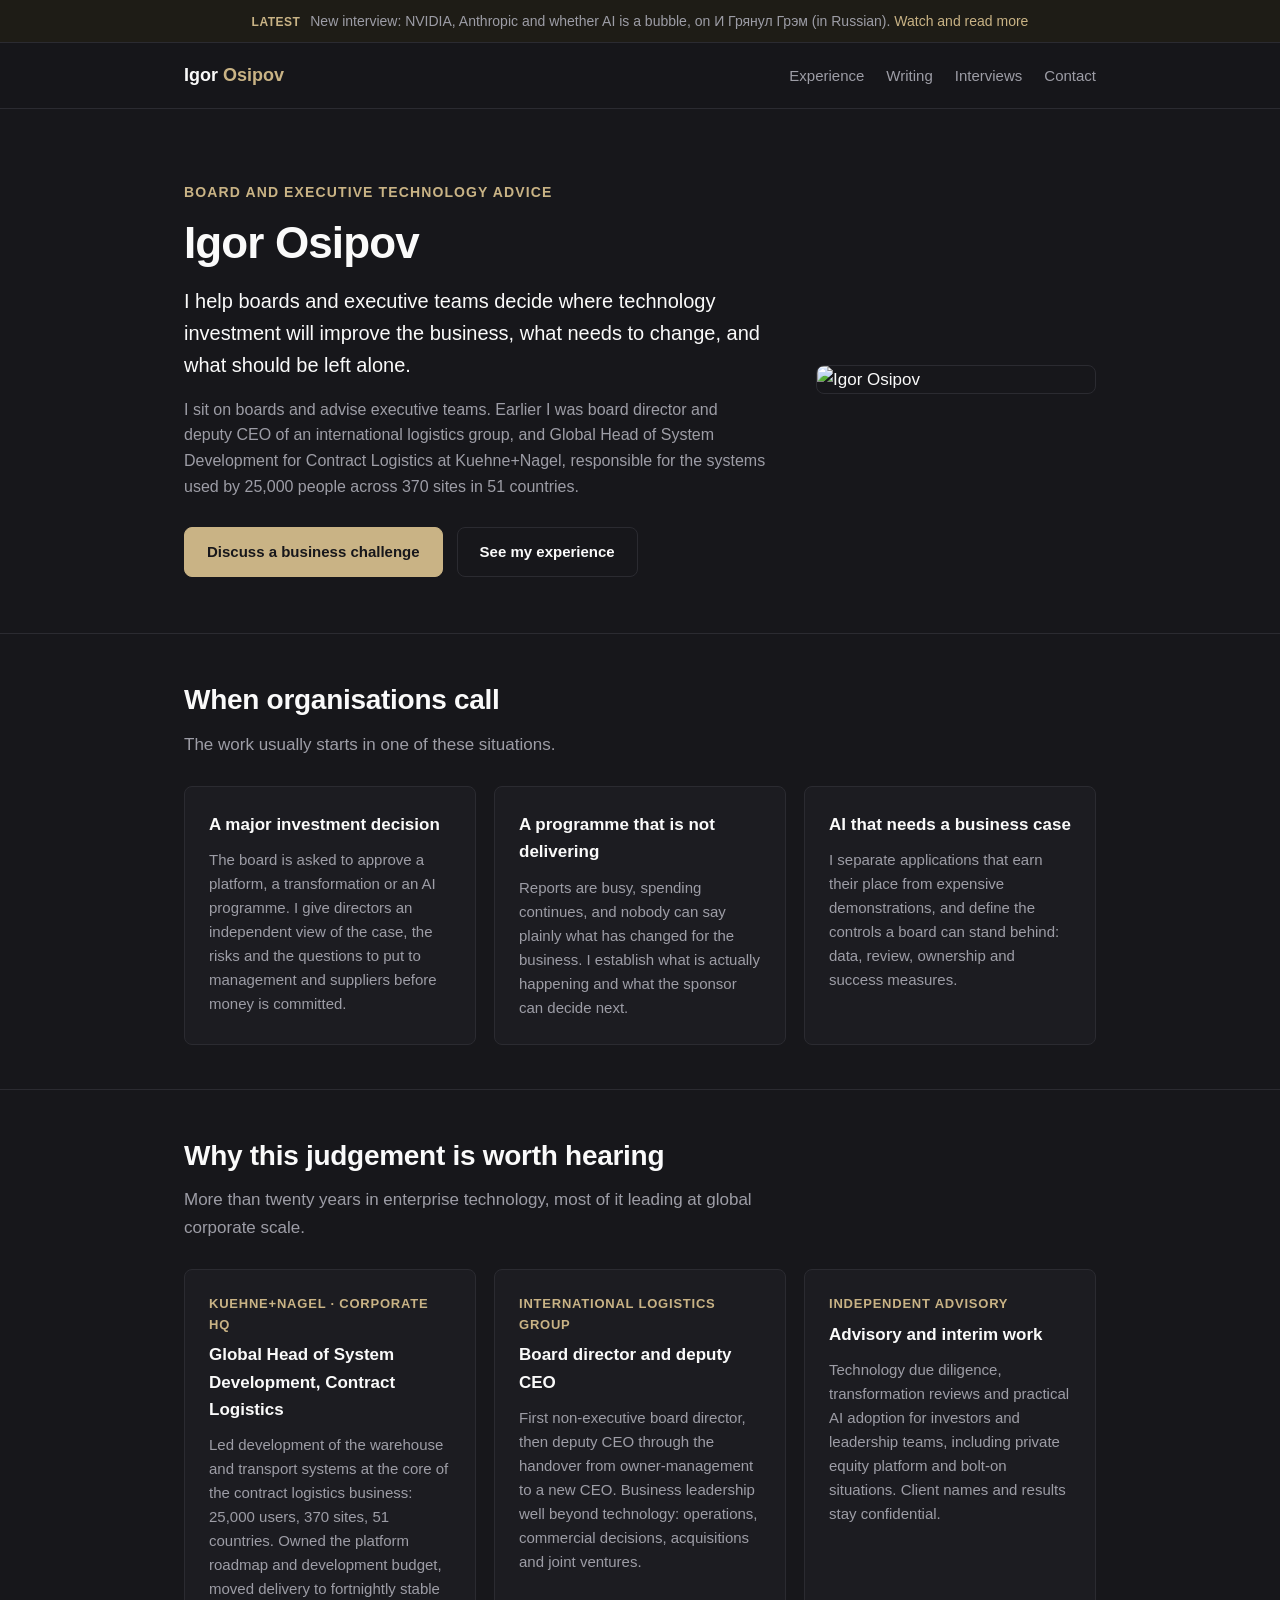
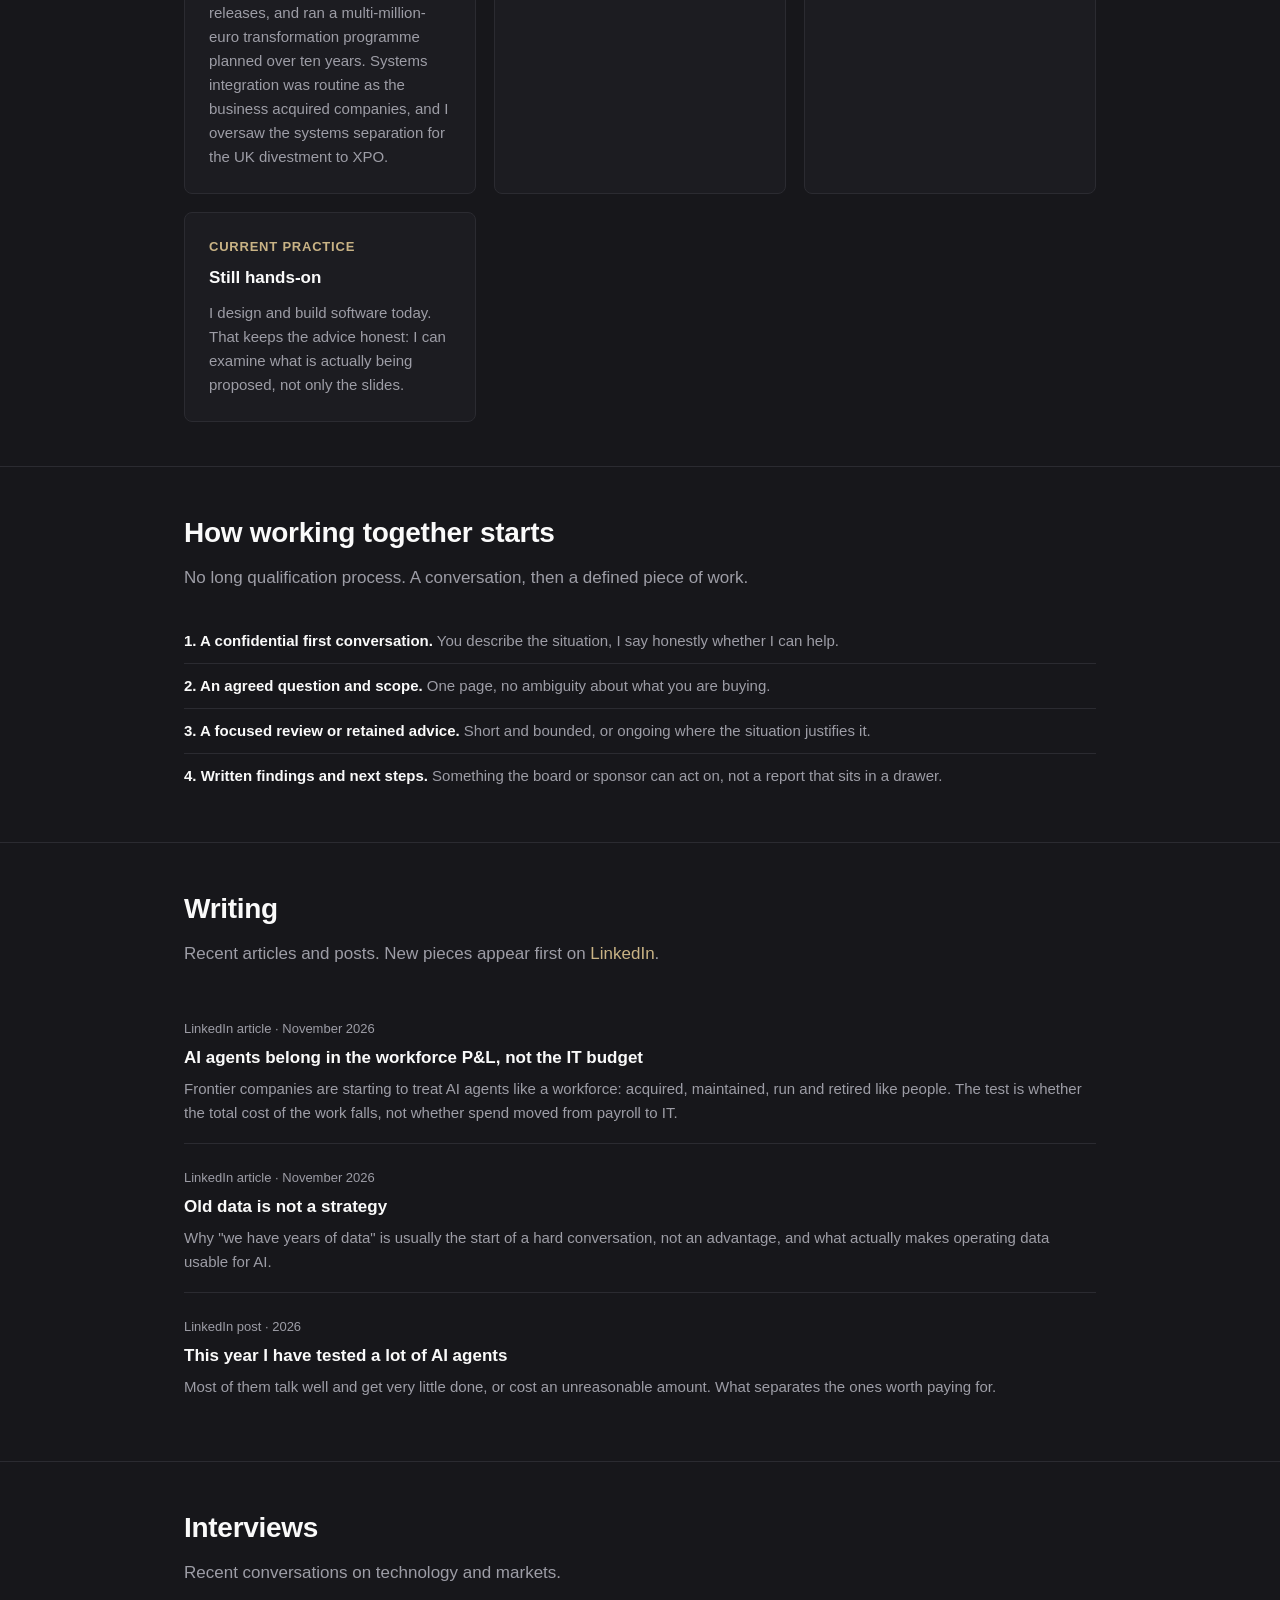
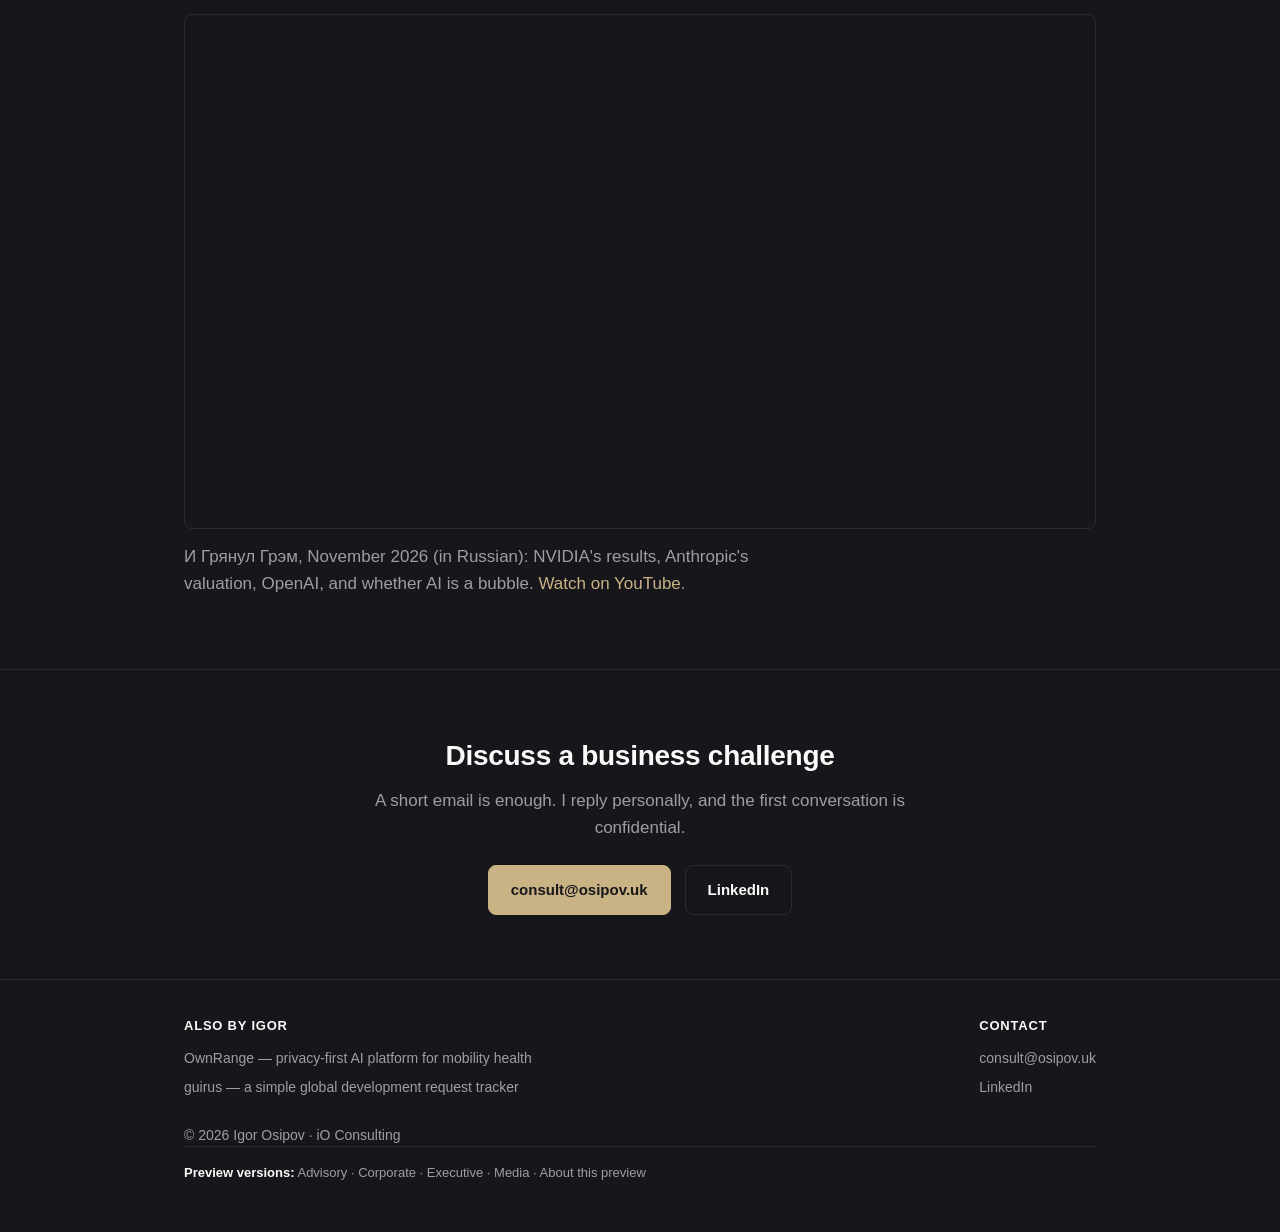
==== advisory/index.html @ 37fd468b "Add board and executive advisory version" ====
<!DOCTYPE html>
<html lang="en">
<head>
<meta charset="utf-8">
<meta name="viewport" content="width=device-width, initial-scale=1">
<title>Igor Osipov — Technology adviser to boards and executive teams</title>
<meta name="description" content="Independent technology advice for boards and executive teams: investment decisions, transformation and AI, from a former global systems head, board director and deputy CEO.">
<meta name="robots" content="noindex">
<link rel="stylesheet" href="/styles.css">
</head>
<body>

<div class="highlight">
  <div class="wrap">
    <span class="tag">Latest</span>
    <span>New interview: NVIDIA, Anthropic and whether AI is a bubble, on И Грянул Грэм (in Russian). <a href="/media/">Watch and read more</a></span>
  </div>
</div>

<header class="site">
  <div class="wrap">
    <div class="brand">Igor <span>Osipov</span></div>
    <nav class="main">
      <a href="#experience">Experience</a>
      <a href="#writing">Writing</a>
      <a href="#interviews">Interviews</a>
      <a href="#contact">Contact</a>
    </nav>
  </div>
</header>

<div class="wrap">
  <div class="hero">
    <div>
      <p class="kicker">Board and executive technology advice</p>
      <h1>Igor Osipov</h1>
      <p class="lede">I help boards and executive teams decide where technology investment will improve the business, what needs to change, and what should be left alone.</p>
      <p class="proof">I sit on boards and advise executive teams. Earlier I was board director and deputy CEO of an international logistics group, and Global Head of System Development for Contract Logistics at Kuehne+Nagel, responsible for the systems used by 25,000 people across 370 sites in 51 countries.</p>
      <div class="cta-row">
        <a class="btn" href="mailto:consult@osipov.uk">Discuss a business challenge</a>
        <a class="btn ghost" href="#experience">See my experience</a>
      </div>
    </div>
    <img class="portrait" src="/igor-london.jpg" alt="Igor Osipov">
  </div>
</div>

<section>
  <div class="wrap">
    <h2>When organisations call</h2>
    <p class="sub">The work usually starts in one of these situations.</p>
    <div class="grid">
      <div class="card">
        <h3>A major investment decision</h3>
        <p>The board is asked to approve a platform, a transformation or an AI programme. I give directors an independent view of the case, the risks and the questions to put to management and suppliers before money is committed.</p>
      </div>
      <div class="card">
        <h3>A programme that is not delivering</h3>
        <p>Reports are busy, spending continues, and nobody can say plainly what has changed for the business. I establish what is actually happening and what the sponsor can decide next.</p>
      </div>
      <div class="card">
        <h3>AI that needs a business case</h3>
        <p>I separate applications that earn their place from expensive demonstrations, and define the controls a board can stand behind: data, review, ownership and success measures.</p>
      </div>
    </div>
  </div>
</section>

<section id="experience">
  <div class="wrap">
    <h2>Why this judgement is worth hearing</h2>
    <p class="sub">More than twenty years in enterprise technology, most of it leading at global corporate scale.</p>
    <div class="grid">
      <div class="card">
        <p class="role-line">Kuehne+Nagel · Corporate HQ</p>
        <h3>Global Head of System Development, Contract Logistics</h3>
        <p>Led development of the warehouse and transport systems at the core of the contract logistics business: 25,000 users, 370 sites, 51 countries. Owned the platform roadmap and development budget, moved delivery to fortnightly stable releases, and ran a multi-million-euro transformation programme planned over ten years. Systems integration was routine as the business acquired companies, and I oversaw the systems separation for the UK divestment to XPO.</p>
      </div>
      <div class="card">
        <p class="role-line">International logistics group</p>
        <h3>Board director and deputy CEO</h3>
        <p>First non-executive board director, then deputy CEO through the handover from owner-management to a new CEO. Business leadership well beyond technology: operations, commercial decisions, acquisitions and joint ventures.</p>
      </div>
      <div class="card">
        <p class="role-line">Independent advisory</p>
        <h3>Advisory and interim work</h3>
        <p>Technology due diligence, transformation reviews and practical AI adoption for investors and leadership teams, including private equity platform and bolt-on situations. Client names and results stay confidential.</p>
      </div>
      <div class="card">
        <p class="role-line">Current practice</p>
        <h3>Still hands-on</h3>
        <p>I design and build software today. That keeps the advice honest: I can examine what is actually being proposed, not only the slides.</p>
      </div>
    </div>
  </div>
</section>

<section>
  <div class="wrap">
    <h2>How working together starts</h2>
    <p class="sub">No long qualification process. A conversation, then a defined piece of work.</p>
    <ul class="tight">
      <li><b>1. A confidential first conversation.</b> You describe the situation, I say honestly whether I can help.</li>
      <li><b>2. An agreed question and scope.</b> One page, no ambiguity about what you are buying.</li>
      <li><b>3. A focused review or retained advice.</b> Short and bounded, or ongoing where the situation justifies it.</li>
      <li><b>4. Written findings and next steps.</b> Something the board or sponsor can act on, not a report that sits in a drawer.</li>
    </ul>
  </div>
</section>

<section id="writing">
  <div class="wrap">
    <h2>Writing</h2>
    <p class="sub">Recent articles and posts. New pieces appear first on <a href="https://www.linkedin.com/in/igorosipov/">LinkedIn</a>.</p>
    <div class="item">
      <p class="meta">LinkedIn article · November 2026</p>
      <a class="title" href="https://www.linkedin.com/pulse/ai-agents-belong-workforce-pl-budget-igor-osipov-yj01e">AI agents belong in the workforce P&amp;L, not the IT budget</a>
      <p>Frontier companies are starting to treat AI agents like a workforce: acquired, maintained, run and retired like people. The test is whether the total cost of the work falls, not whether spend moved from payroll to IT.</p>
    </div>
    <div class="item">
      <p class="meta">LinkedIn article · November 2026</p>
      <a class="title" href="https://www.linkedin.com/pulse/old-data-strategy-igor-osipov-s1t8e">Old data is not a strategy</a>
      <p>Why "we have years of data" is usually the start of a hard conversation, not an advantage, and what actually makes operating data usable for AI.</p>
    </div>
    <div class="item">
      <p class="meta">LinkedIn post · 2026</p>
      <a class="title" href="https://www.linkedin.com/posts/igorosipov_this-year-ive-tested-a-lot-of-ai-agents-activity-7519752465576108032-nF9B">This year I have tested a lot of AI agents</a>
      <p>Most of them talk well and get very little done, or cost an unreasonable amount. What separates the ones worth paying for.</p>
    </div>
  </div>
</section>

<section id="interviews">
  <div class="wrap">
    <h2>Interviews</h2>
    <p class="sub">Recent conversations on technology and markets.</p>
    <div class="video">
      <iframe src="https://www.youtube.com/embed/7mGmIzXN65Q" title="Interview on И Грянул Грэм" allow="accelerometer; autoplay; clipboard-write; encrypted-media; gyroscope; picture-in-picture" allowfullscreen></iframe>
    </div>
    <p class="sub" style="margin-top:14px">И Грянул Грэм, November 2026 (in Russian): NVIDIA's results, Anthropic's valuation, OpenAI, and whether AI is a bubble. <a href="https://youtu.be/7mGmIzXN65Q">Watch on YouTube</a>.</p>
  </div>
</section>

<section id="contact">
  <div class="wrap">
    <div class="contact-box">
      <h2>Discuss a business challenge</h2>
      <p>A short email is enough. I reply personally, and the first conversation is confidential.</p>
      <div class="cta-row" style="justify-content:center">
        <a class="btn" href="mailto:consult@osipov.uk">consult@osipov.uk</a>
        <a class="btn ghost" href="https://www.linkedin.com/in/igorosipov/">LinkedIn</a>
      </div>
    </div>
  </div>
</section>

<footer class="site">
  <div class="wrap">
    <div class="cols">
      <div>
        <h4>Also by Igor</h4>
        <ul>
          <li><a href="https://www.ownrange.com">OwnRange</a> — privacy-first AI platform for mobility health</li>
          <li><a href="https://guirus.com">guirus</a> — a simple global development request tracker</li>
        </ul>
      </div>
      <div>
        <h4>Contact</h4>
        <ul>
          <li><a href="mailto:consult@osipov.uk">consult@osipov.uk</a></li>
          <li><a href="https://www.linkedin.com/in/igorosipov/">LinkedIn</a></li>
        </ul>
      </div>
    </div>
    <p>© 2026 Igor Osipov · iO Consulting</p>
    <p class="version-switch"><b>Preview versions:</b> <a href="/advisory/">Advisory</a> · <a href="/corporate/">Corporate</a> · <a href="/executive/">Executive</a> · <a href="/media/">Media</a> · <a href="/">About this preview</a></p>
  </div>
</footer>

</body>
</html>
---- styles.css ----
:root{
  --bg:#17171b;
  --card:#1c1c21;
  --border:#2b2b31;
  --fg:#fafafa;
  --muted:#9d9da6;
  --accent:#c9b385;
  --accent-dim:#a3936e;
  --radius:8px;
}
*{margin:0;padding:0;box-sizing:border-box}
html{scroll-behavior:smooth}
body{
  background:var(--bg);color:var(--fg);
  font-family:-apple-system,BlinkMacSystemFont,"Segoe UI",Roboto,Helvetica,Arial,sans-serif;
  line-height:1.6;font-size:17px;
  -webkit-font-smoothing:antialiased;
}
a{color:var(--accent);text-decoration:none}
a:hover{text-decoration:underline}
.wrap{max-width:960px;margin:0 auto;padding:0 24px}

/* topical highlight banner */
.highlight{
  border-bottom:1px solid var(--border);
  background:#1e1c16;
  font-size:14px;color:var(--muted);
  padding:10px 0;
}
.highlight .wrap{display:flex;gap:10px;align-items:baseline;justify-content:center;flex-wrap:wrap}
.highlight .tag{color:var(--accent);font-weight:600;letter-spacing:.04em;text-transform:uppercase;font-size:12px}

/* header */
header.site{
  border-bottom:1px solid var(--border);
  padding:18px 0;
  position:sticky;top:0;background:rgba(23,23,27,.92);backdrop-filter:blur(8px);z-index:10;
}
header.site .wrap{display:flex;align-items:center;justify-content:space-between;gap:16px;flex-wrap:wrap}
.brand{font-weight:700;font-size:18px;color:var(--fg)}
.brand span{color:var(--accent)}
nav.main{display:flex;gap:22px;flex-wrap:wrap}
nav.main a{color:var(--muted);font-size:15px}
nav.main a:hover{color:var(--fg);text-decoration:none}

/* hero */
.hero{padding:72px 0 56px;display:grid;grid-template-columns:1fr 280px;gap:48px;align-items:center}
.hero .kicker{color:var(--accent);font-size:14px;letter-spacing:.08em;text-transform:uppercase;font-weight:600;margin-bottom:14px}
.hero h1{font-size:44px;line-height:1.12;font-weight:700;letter-spacing:-.02em;margin-bottom:18px}
.hero p.lede{font-size:20px;color:var(--fg);margin-bottom:16px;max-width:600px}
.hero p.proof{color:var(--muted);font-size:16px;max-width:600px;margin-bottom:28px}
.portrait{width:100%;border-radius:var(--radius);border:1px solid var(--border);display:block}
.cta-row{display:flex;gap:14px;flex-wrap:wrap}
.btn{
  display:inline-block;padding:12px 22px;border-radius:var(--radius);
  font-size:15px;font-weight:600;border:1px solid var(--accent);
  color:#17171b;background:var(--accent);
}
.btn:hover{text-decoration:none;background:var(--accent-dim);border-color:var(--accent-dim)}
.btn.ghost{background:transparent;color:var(--fg);border-color:var(--border)}
.btn.ghost:hover{border-color:var(--accent);color:var(--accent)}

/* sections */
section{padding:44px 0;border-top:1px solid var(--border)}
section h2{font-size:28px;font-weight:700;letter-spacing:-.01em;margin-bottom:8px}
section .sub{color:var(--muted);margin-bottom:28px;max-width:640px}
.grid{display:grid;grid-template-columns:repeat(auto-fit,minmax(260px,1fr));gap:18px}
.card{
  background:var(--card);border:1px solid var(--border);border-radius:var(--radius);
  padding:24px;
}
.card h3{font-size:17px;font-weight:600;margin-bottom:10px;color:var(--fg)}
.card p{color:var(--muted);font-size:15px}
.card p.role-line{color:var(--accent);font-size:13px;text-transform:uppercase;letter-spacing:.06em;margin-bottom:6px;font-weight:600}

ul.tight{list-style:none}
ul.tight li{padding:10px 0;border-bottom:1px solid var(--border);color:var(--muted);font-size:15px}
ul.tight li:last-child{border-bottom:none}
ul.tight li b{color:var(--fg);font-weight:600}

/* writing / interviews */
.item{padding:18px 0;border-bottom:1px solid var(--border)}
.item:last-child{border-bottom:none}
.item .meta{color:var(--muted);font-size:13px;margin-bottom:4px}
.item a.title{font-size:17px;font-weight:600;color:var(--fg)}
.item a.title:hover{color:var(--accent);text-decoration:none}
.item p{color:var(--muted);font-size:15px;margin-top:6px}
.video{
  position:relative;padding-bottom:56.25%;height:0;overflow:hidden;border-radius:var(--radius);border:1px solid var(--border);
}
.video iframe{position:absolute;top:0;left:0;width:100%;height:100%;border:0}

/* contact */
.contact-box{text-align:center;padding:20px 0}
.contact-box p{color:var(--muted);max-width:560px;margin:0 auto 24px}
.contact-box .addr{color:var(--fg);font-size:18px}

/* footer */
footer.site{border-top:1px solid var(--border);padding:36px 0 48px;color:var(--muted);font-size:14px}
footer.site .cols{display:flex;justify-content:space-between;gap:24px;flex-wrap:wrap;margin-bottom:20px}
footer.site h4{color:var(--fg);font-size:13px;text-transform:uppercase;letter-spacing:.06em;margin-bottom:10px}
footer.site ul{list-style:none}
footer.site li{margin-bottom:6px}
footer.site a{color:var(--muted)}
footer.site a:hover{color:var(--fg)}
.version-switch{border-top:1px solid var(--border);padding-top:16px;font-size:13px}
.version-switch b{color:var(--fg);font-weight:600}

/* hub page */
.hub-hero{padding:72px 0 40px}
.hub-hero h1{font-size:36px;margin-bottom:14px}
.hub-hero p{color:var(--muted);max-width:640px;font-size:17px}
.version-card{display:block}
.version-card:hover{border-color:var(--accent);text-decoration:none}
.version-card .live{color:var(--accent);font-size:12px;text-transform:uppercase;letter-spacing:.06em;font-weight:600;margin-bottom:8px}

@media(max-width:720px){
  .hero{grid-template-columns:1fr;padding:48px 0 40px;gap:32px}
  .hero h1{font-size:34px}
  .portrait{max-width:260px}
                }
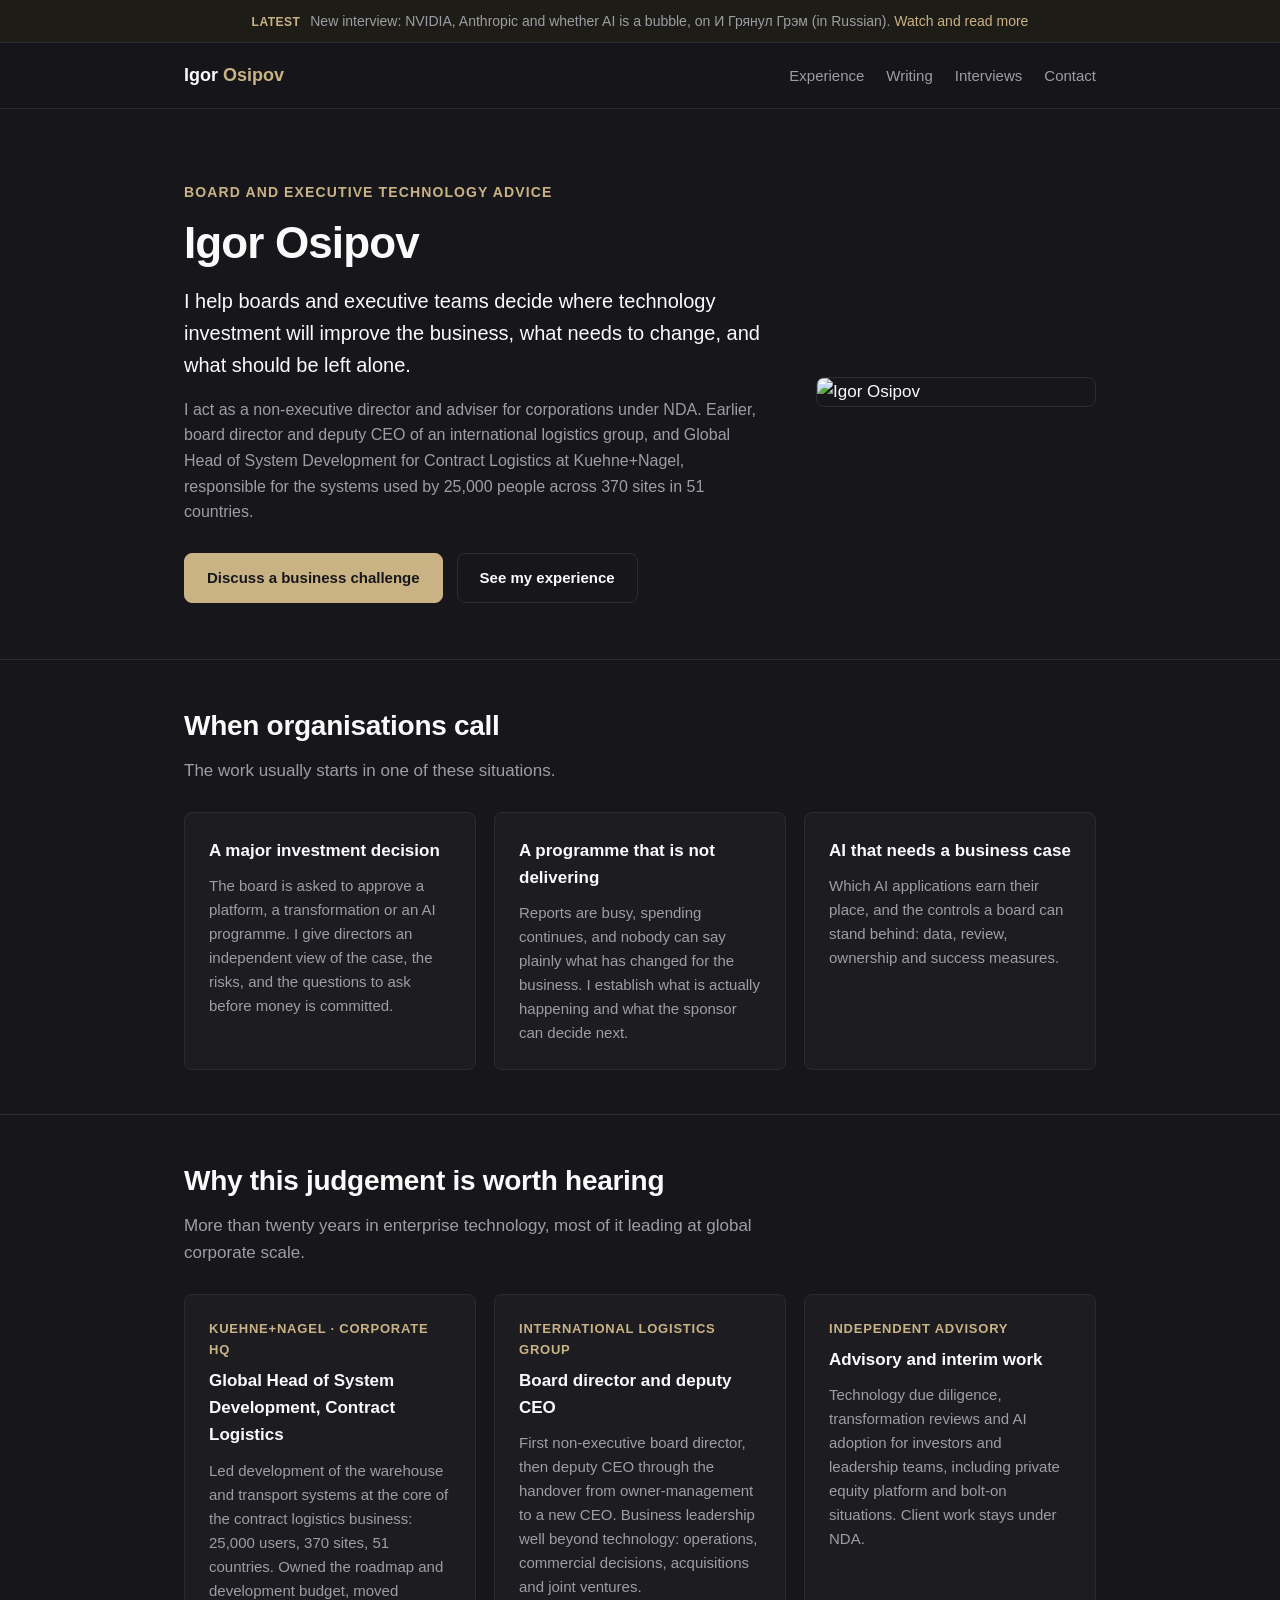
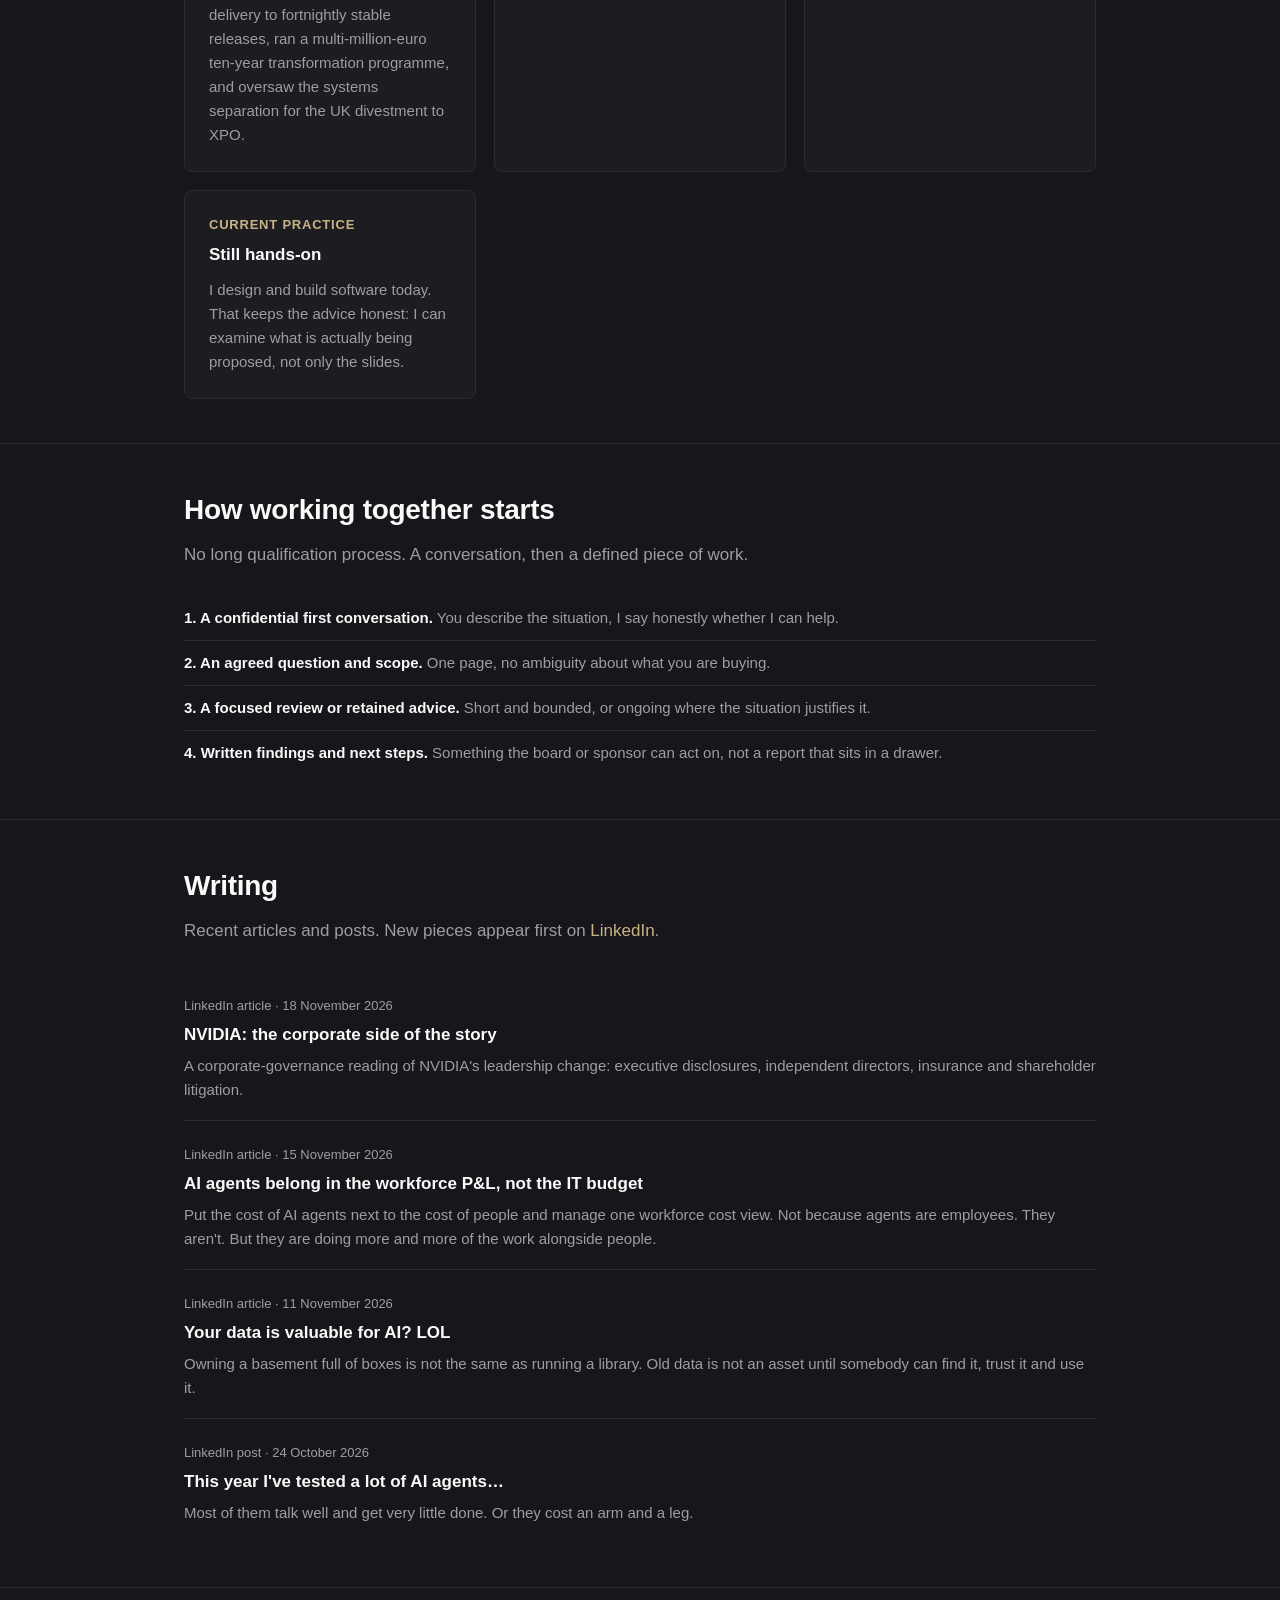
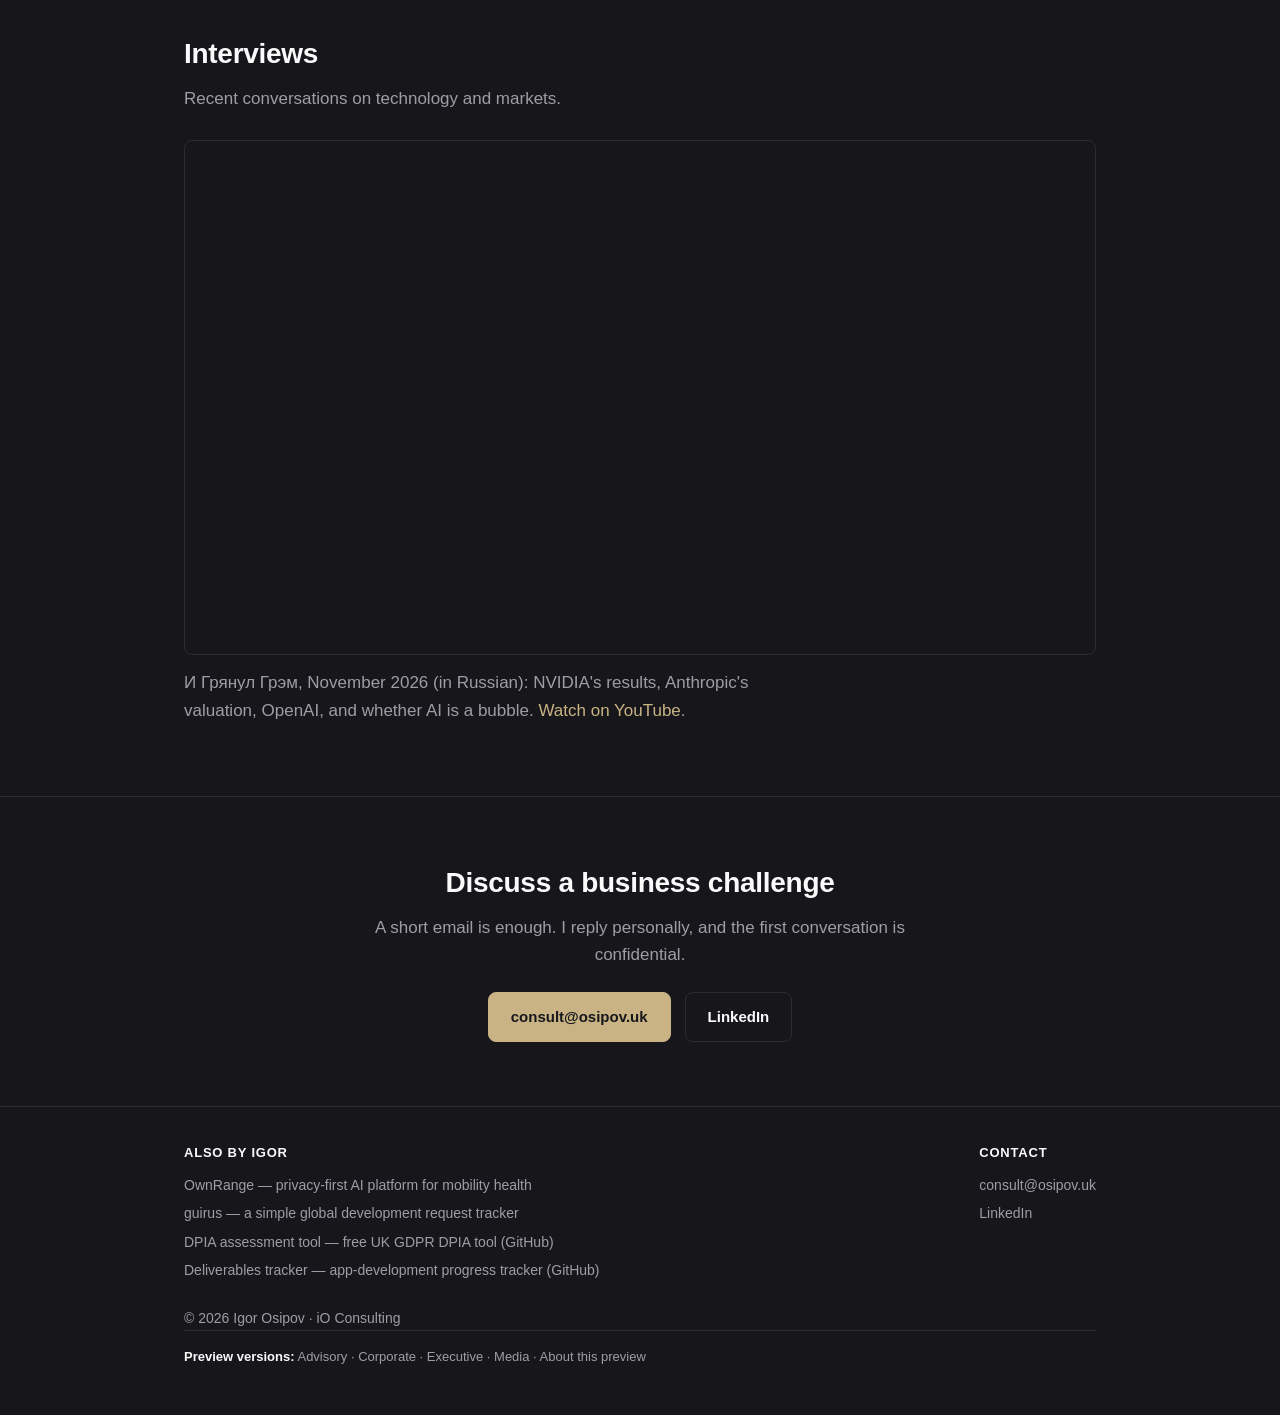
==== commit 179f6031: "Regenerate from template: verified writing feed, concise copy, NDA positioning, GitHub tool links" ====
--- a/advisory/index.html
+++ b/advisory/index.html
@@ -6,14 +6,14 @@
 <title>Igor Osipov — Technology adviser to boards and executive teams</title>
 <meta name="description" content="Independent technology advice for boards and executive teams: investment decisions, transformation and AI, from a former global systems head, board director and deputy CEO.">
 <meta name="robots" content="noindex">
-<link rel="stylesheet" href="/styles.css">
+<link rel="stylesheet" href="../styles.css">
 </head>
 <body>
 
 <div class="highlight">
   <div class="wrap">
     <span class="tag">Latest</span>
-    <span>New interview: NVIDIA, Anthropic and whether AI is a bubble, on И Грянул Грэм (in Russian). <a href="/media/">Watch and read more</a></span>
+    <span>New interview: NVIDIA, Anthropic and whether AI is a bubble, on И Грянул Грэм (in Russian). <a href="../media/">Watch and read more</a></span>
   </div>
 </div>
 
@@ -35,13 +35,13 @@
       <p class="kicker">Board and executive technology advice</p>
       <h1>Igor Osipov</h1>
       <p class="lede">I help boards and executive teams decide where technology investment will improve the business, what needs to change, and what should be left alone.</p>
-      <p class="proof">I sit on boards and advise executive teams. Earlier I was board director and deputy CEO of an international logistics group, and Global Head of System Development for Contract Logistics at Kuehne+Nagel, responsible for the systems used by 25,000 people across 370 sites in 51 countries.</p>
+      <p class="proof">I act as a non-executive director and adviser for corporations under NDA. Earlier, board director and deputy CEO of an international logistics group, and Global Head of System Development for Contract Logistics at Kuehne+Nagel, responsible for the systems used by 25,000 people across 370 sites in 51 countries.</p>
       <div class="cta-row">
         <a class="btn" href="mailto:consult@osipov.uk">Discuss a business challenge</a>
         <a class="btn ghost" href="#experience">See my experience</a>
       </div>
     </div>
-    <img class="portrait" src="/igor-london.jpg" alt="Igor Osipov">
+    <img class="portrait" src="https://osipov.uk/igor-london.png" alt="Igor Osipov">
   </div>
 </div>
 
@@ -52,7 +52,7 @@
     <div class="grid">
       <div class="card">
         <h3>A major investment decision</h3>
-        <p>The board is asked to approve a platform, a transformation or an AI programme. I give directors an independent view of the case, the risks and the questions to put to management and suppliers before money is committed.</p>
+        <p>The board is asked to approve a platform, a transformation or an AI programme. I give directors an independent view of the case, the risks, and the questions to ask before money is committed.</p>
       </div>
       <div class="card">
         <h3>A programme that is not delivering</h3>
@@ -60,7 +60,7 @@
       </div>
       <div class="card">
         <h3>AI that needs a business case</h3>
-        <p>I separate applications that earn their place from expensive demonstrations, and define the controls a board can stand behind: data, review, ownership and success measures.</p>
+        <p>Which AI applications earn their place, and the controls a board can stand behind: data, review, ownership and success measures.</p>
       </div>
     </div>
   </div>
@@ -74,7 +74,7 @@
       <div class="card">
         <p class="role-line">Kuehne+Nagel · Corporate HQ</p>
         <h3>Global Head of System Development, Contract Logistics</h3>
-        <p>Led development of the warehouse and transport systems at the core of the contract logistics business: 25,000 users, 370 sites, 51 countries. Owned the platform roadmap and development budget, moved delivery to fortnightly stable releases, and ran a multi-million-euro transformation programme planned over ten years. Systems integration was routine as the business acquired companies, and I oversaw the systems separation for the UK divestment to XPO.</p>
+        <p>Led development of the warehouse and transport systems at the core of the contract logistics business: 25,000 users, 370 sites, 51 countries. Owned the roadmap and development budget, moved delivery to fortnightly stable releases, ran a multi-million-euro ten-year transformation programme, and oversaw the systems separation for the UK divestment to XPO.</p>
       </div>
       <div class="card">
         <p class="role-line">International logistics group</p>
@@ -84,7 +84,7 @@
       <div class="card">
         <p class="role-line">Independent advisory</p>
         <h3>Advisory and interim work</h3>
-        <p>Technology due diligence, transformation reviews and practical AI adoption for investors and leadership teams, including private equity platform and bolt-on situations. Client names and results stay confidential.</p>
+        <p>Technology due diligence, transformation reviews and AI adoption for investors and leadership teams, including private equity platform and bolt-on situations. Client work stays under NDA.</p>
       </div>
       <div class="card">
         <p class="role-line">Current practice</p>
@@ -113,19 +113,24 @@
     <h2>Writing</h2>
     <p class="sub">Recent articles and posts. New pieces appear first on <a href="https://www.linkedin.com/in/igorosipov/">LinkedIn</a>.</p>
     <div class="item">
-      <p class="meta">LinkedIn article · November 2026</p>
-      <a class="title" href="https://www.linkedin.com/pulse/ai-agents-belong-workforce-pl-budget-igor-osipov-yj01e">AI agents belong in the workforce P&amp;L, not the IT budget</a>
-      <p>Frontier companies are starting to treat AI agents like a workforce: acquired, maintained, run and retired like people. The test is whether the total cost of the work falls, not whether spend moved from payroll to IT.</p>
+      <p class="meta">LinkedIn article · 18 November 2026</p>
+      <a class="title" href="https://www.linkedin.com/pulse/nvidia-corporate-side-story-igor-osipov-nzi0e/">NVIDIA: the corporate side of the story</a>
+      <p>A corporate-governance reading of NVIDIA's leadership change: executive disclosures, independent directors, insurance and shareholder litigation.</p>
     </div>
     <div class="item">
-      <p class="meta">LinkedIn article · November 2026</p>
-      <a class="title" href="https://www.linkedin.com/pulse/old-data-strategy-igor-osipov-s1t8e">Old data is not a strategy</a>
-      <p>Why "we have years of data" is usually the start of a hard conversation, not an advantage, and what actually makes operating data usable for AI.</p>
+      <p class="meta">LinkedIn article · 15 November 2026</p>
+      <a class="title" href="https://www.linkedin.com/pulse/ai-agents-belong-workforce-pl-budget-igor-osipov-yj01e">AI agents belong in the workforce P&amp;L, not the IT budget</a>
+      <p>Put the cost of AI agents next to the cost of people and manage one workforce cost view. Not because agents are employees. They aren't. But they are doing more and more of the work alongside people.</p>
     </div>
     <div class="item">
-      <p class="meta">LinkedIn post · 2026</p>
-      <a class="title" href="https://www.linkedin.com/posts/igorosipov_this-year-ive-tested-a-lot-of-ai-agents-activity-7519752465576108032-nF9B">This year I have tested a lot of AI agents</a>
-      <p>Most of them talk well and get very little done, or cost an unreasonable amount. What separates the ones worth paying for.</p>
+      <p class="meta">LinkedIn article · 11 November 2026</p>
+      <a class="title" href="https://www.linkedin.com/pulse/old-data-strategy-igor-osipov-s1t8e">Your data is valuable for AI? LOL</a>
+      <p>Owning a basement full of boxes is not the same as running a library. Old data is not an asset until somebody can find it, trust it and use it.</p>
+    </div>
+    <div class="item">
+      <p class="meta">LinkedIn post · 24 October 2026</p>
+      <a class="title" href="https://www.linkedin.com/posts/igorosipov_this-year-ive-tested-a-lot-of-ai-agents-activity-7519752465576108032-nF9B">This year I've tested a lot of AI agents…</a>
+      <p>Most of them talk well and get very little done. Or they cost an arm and a leg.</p>
     </div>
   </div>
 </section>
@@ -162,6 +167,8 @@
         <ul>
           <li><a href="https://www.ownrange.com">OwnRange</a> — privacy-first AI platform for mobility health</li>
           <li><a href="https://guirus.com">guirus</a> — a simple global development request tracker</li>
+          <li><a href="https://nicolapitersky.github.io/dpia-tool/">DPIA assessment tool</a> — free UK GDPR DPIA tool (<a href="https://github.com/nicolapitersky/dpia-tool">GitHub</a>)</li>
+          <li><a href="https://nicolapitersky.github.io/io-pm-tracker/">Deliverables tracker</a> — app-development progress tracker (<a href="https://github.com/nicolapitersky/io-pm-tracker">GitHub</a>)</li>
         </ul>
       </div>
       <div>
@@ -173,9 +180,9 @@
       </div>
     </div>
     <p>© 2026 Igor Osipov · iO Consulting</p>
-    <p class="version-switch"><b>Preview versions:</b> <a href="/advisory/">Advisory</a> · <a href="/corporate/">Corporate</a> · <a href="/executive/">Executive</a> · <a href="/media/">Media</a> · <a href="/">About this preview</a></p>
+    <p class="version-switch"><b>Preview versions:</b> <a href="../advisory/">Advisory</a> · <a href="../corporate/">Corporate</a> · <a href="../executive/">Executive</a> · <a href="../media/">Media</a> · <a href="../">About this preview</a></p>
   </div>
 </footer>
 
 </body>
-</html>
+    </html>
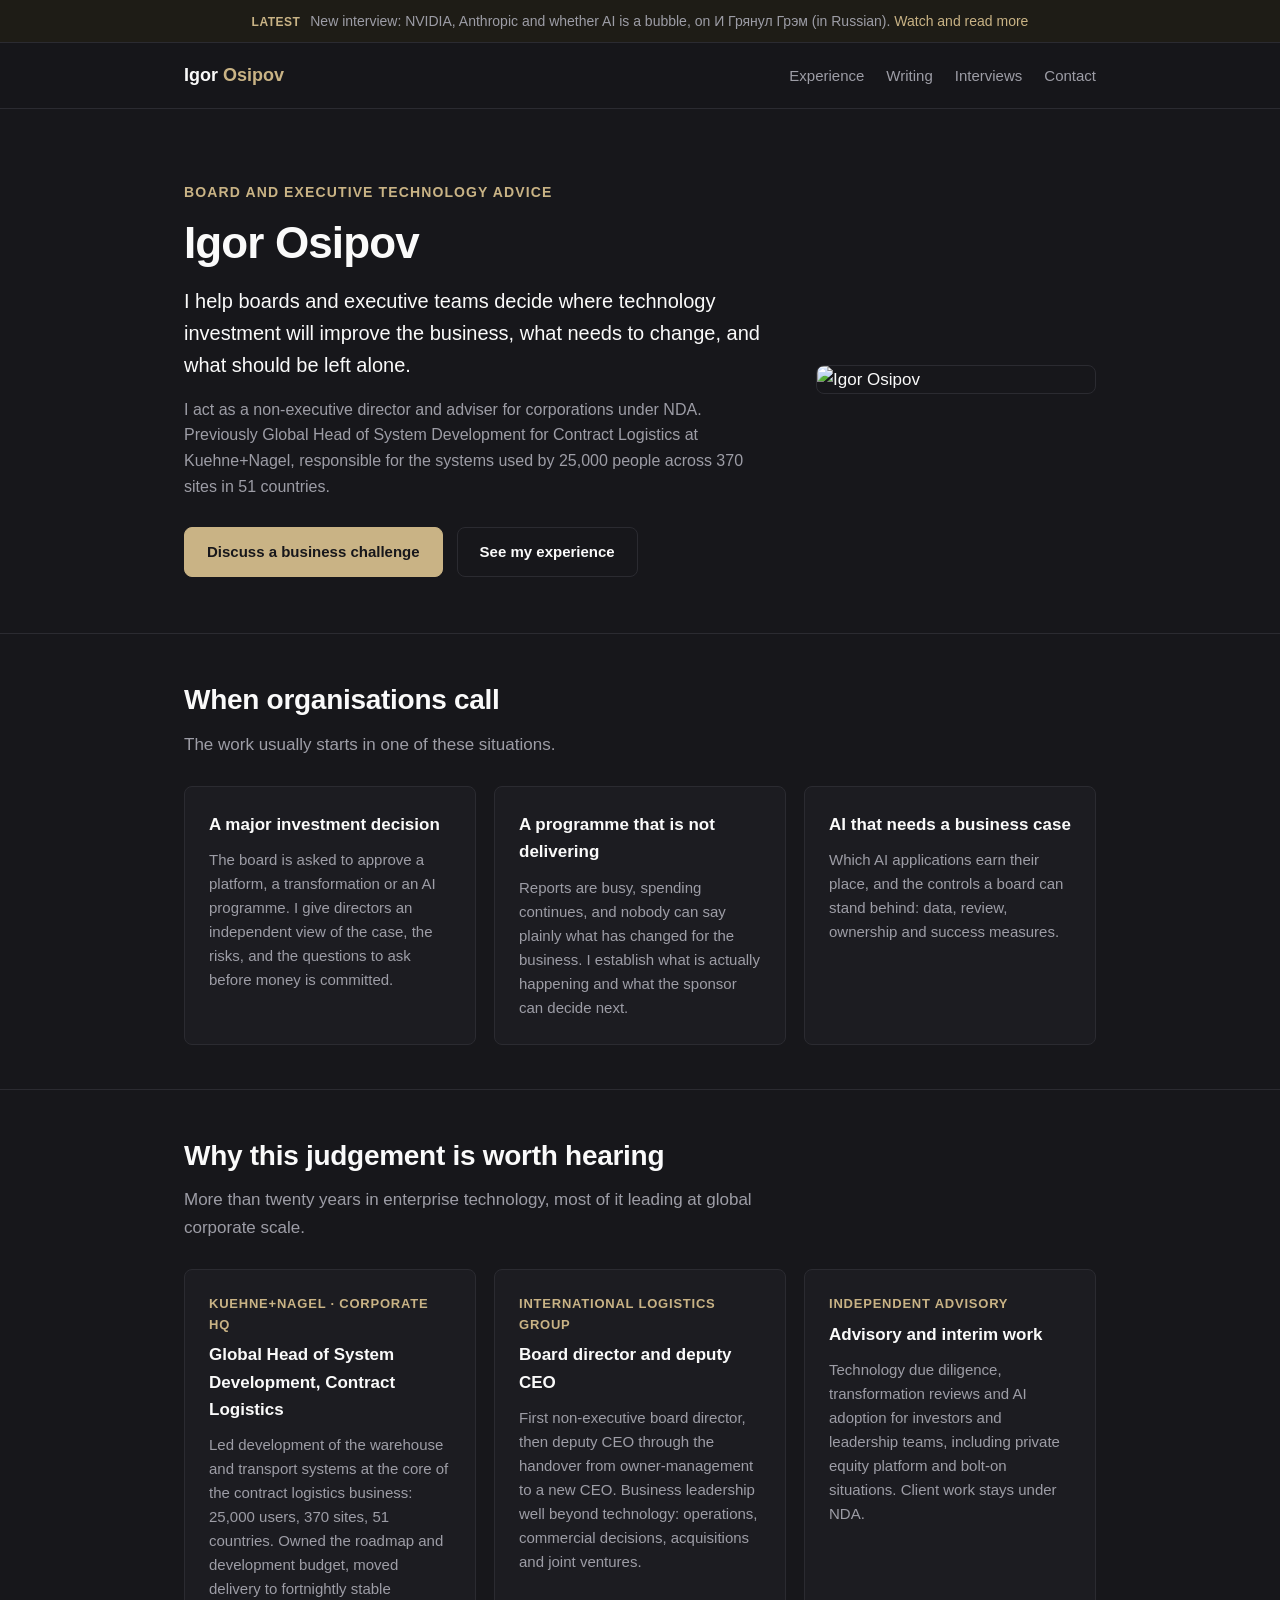
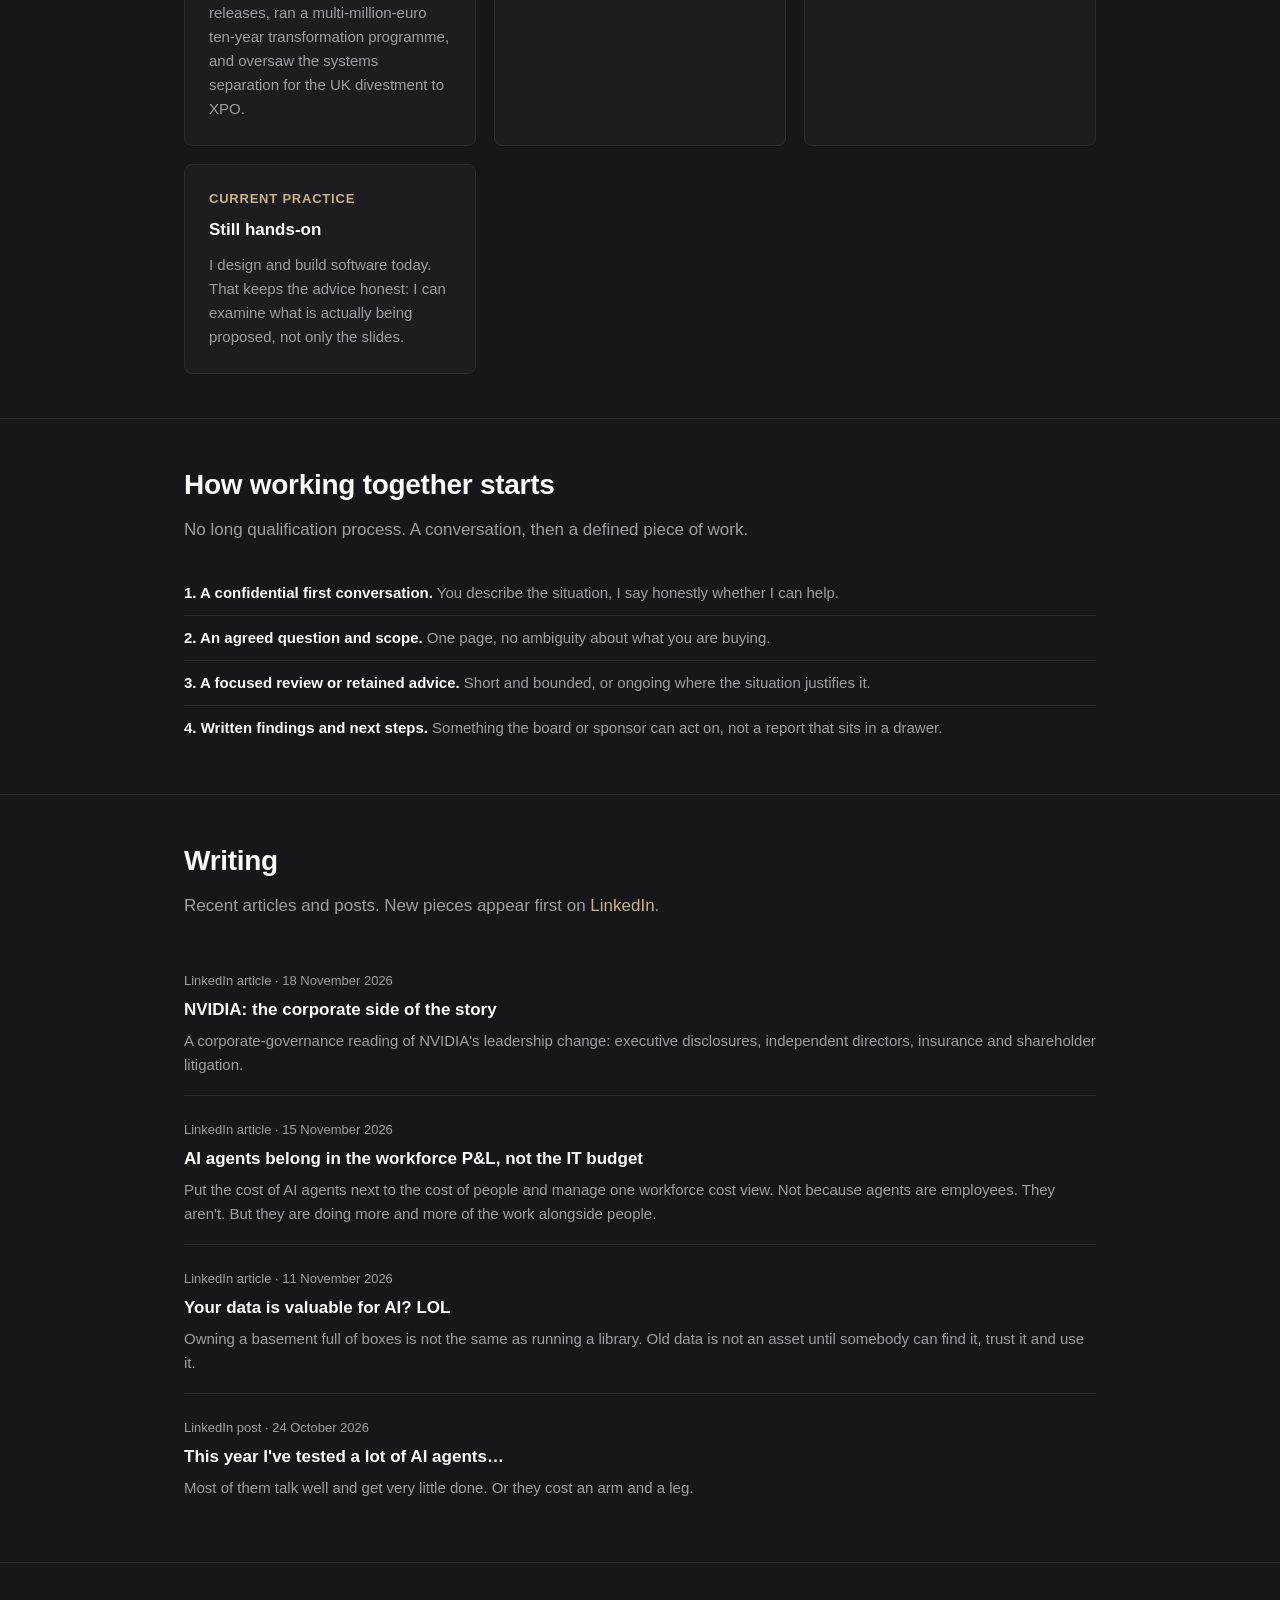
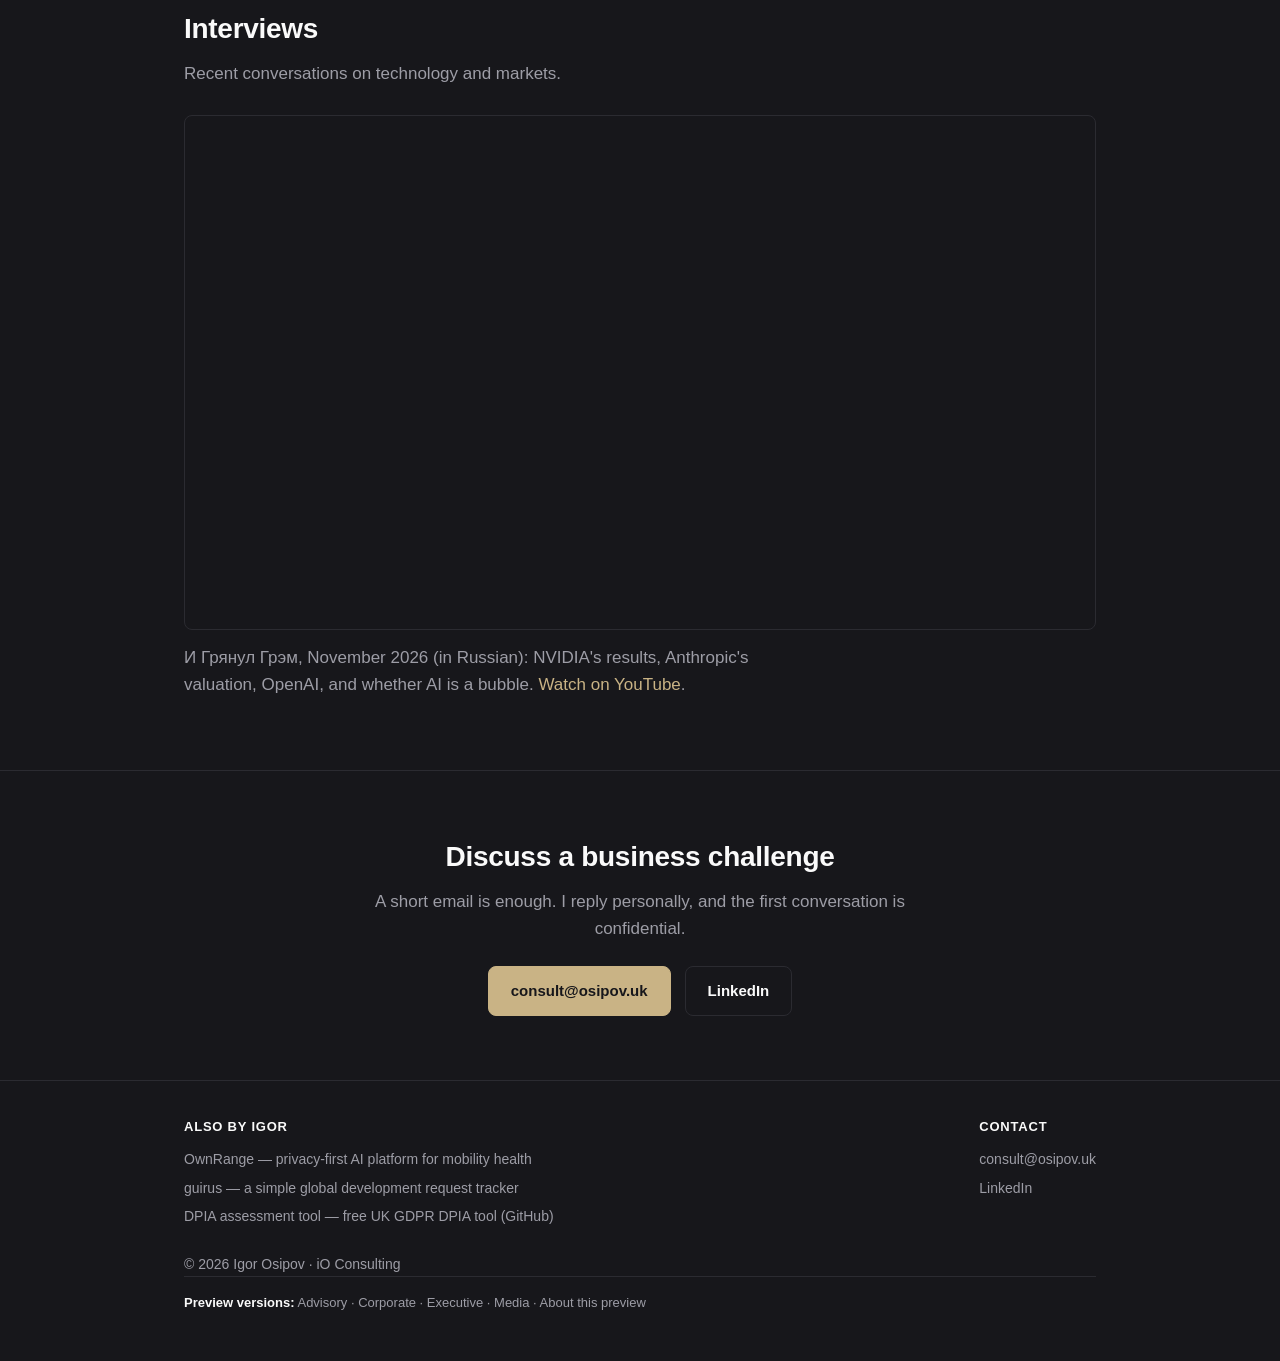
==== commit 97b4c650: "Regenerate: generic opening, footer links, anchor offset" ====
--- a/advisory/index.html
+++ b/advisory/index.html
@@ -4,7 +4,7 @@
 <meta charset="utf-8">
 <meta name="viewport" content="width=device-width, initial-scale=1">
 <title>Igor Osipov — Technology adviser to boards and executive teams</title>
-<meta name="description" content="Independent technology advice for boards and executive teams: investment decisions, transformation and AI, from a former global systems head, board director and deputy CEO.">
+<meta name="description" content="Independent technology advice for boards and executive teams: investment decisions, transformation and AI, from a former global systems head.">
 <meta name="robots" content="noindex">
 <link rel="stylesheet" href="../styles.css">
 </head>
@@ -35,7 +35,7 @@
       <p class="kicker">Board and executive technology advice</p>
       <h1>Igor Osipov</h1>
       <p class="lede">I help boards and executive teams decide where technology investment will improve the business, what needs to change, and what should be left alone.</p>
-      <p class="proof">I act as a non-executive director and adviser for corporations under NDA. Earlier, board director and deputy CEO of an international logistics group, and Global Head of System Development for Contract Logistics at Kuehne+Nagel, responsible for the systems used by 25,000 people across 370 sites in 51 countries.</p>
+      <p class="proof">I act as a non-executive director and adviser for corporations under NDA. Previously Global Head of System Development for Contract Logistics at Kuehne+Nagel, responsible for the systems used by 25,000 people across 370 sites in 51 countries.</p>
       <div class="cta-row">
         <a class="btn" href="mailto:consult@osipov.uk">Discuss a business challenge</a>
         <a class="btn ghost" href="#experience">See my experience</a>
@@ -168,7 +168,6 @@
           <li><a href="https://www.ownrange.com">OwnRange</a> — privacy-first AI platform for mobility health</li>
           <li><a href="https://guirus.com">guirus</a> — a simple global development request tracker</li>
           <li><a href="https://nicolapitersky.github.io/dpia-tool/">DPIA assessment tool</a> — free UK GDPR DPIA tool (<a href="https://github.com/nicolapitersky/dpia-tool">GitHub</a>)</li>
-          <li><a href="https://nicolapitersky.github.io/io-pm-tracker/">Deliverables tracker</a> — app-development progress tracker (<a href="https://github.com/nicolapitersky/io-pm-tracker">GitHub</a>)</li>
         </ul>
       </div>
       <div>
@@ -185,4 +184,4 @@
 </footer>
 
 </body>
-    </html>
+</html>
--- a/styles.css
+++ b/styles.css
@@ -118,4 +118,6 @@
   .hero{grid-template-columns:1fr;padding:48px 0 40px;gap:32px}
   .hero h1{font-size:34px}
   .portrait{max-width:260px}
-                }
+}
+
+section[id]{scroll-margin-top:84px}
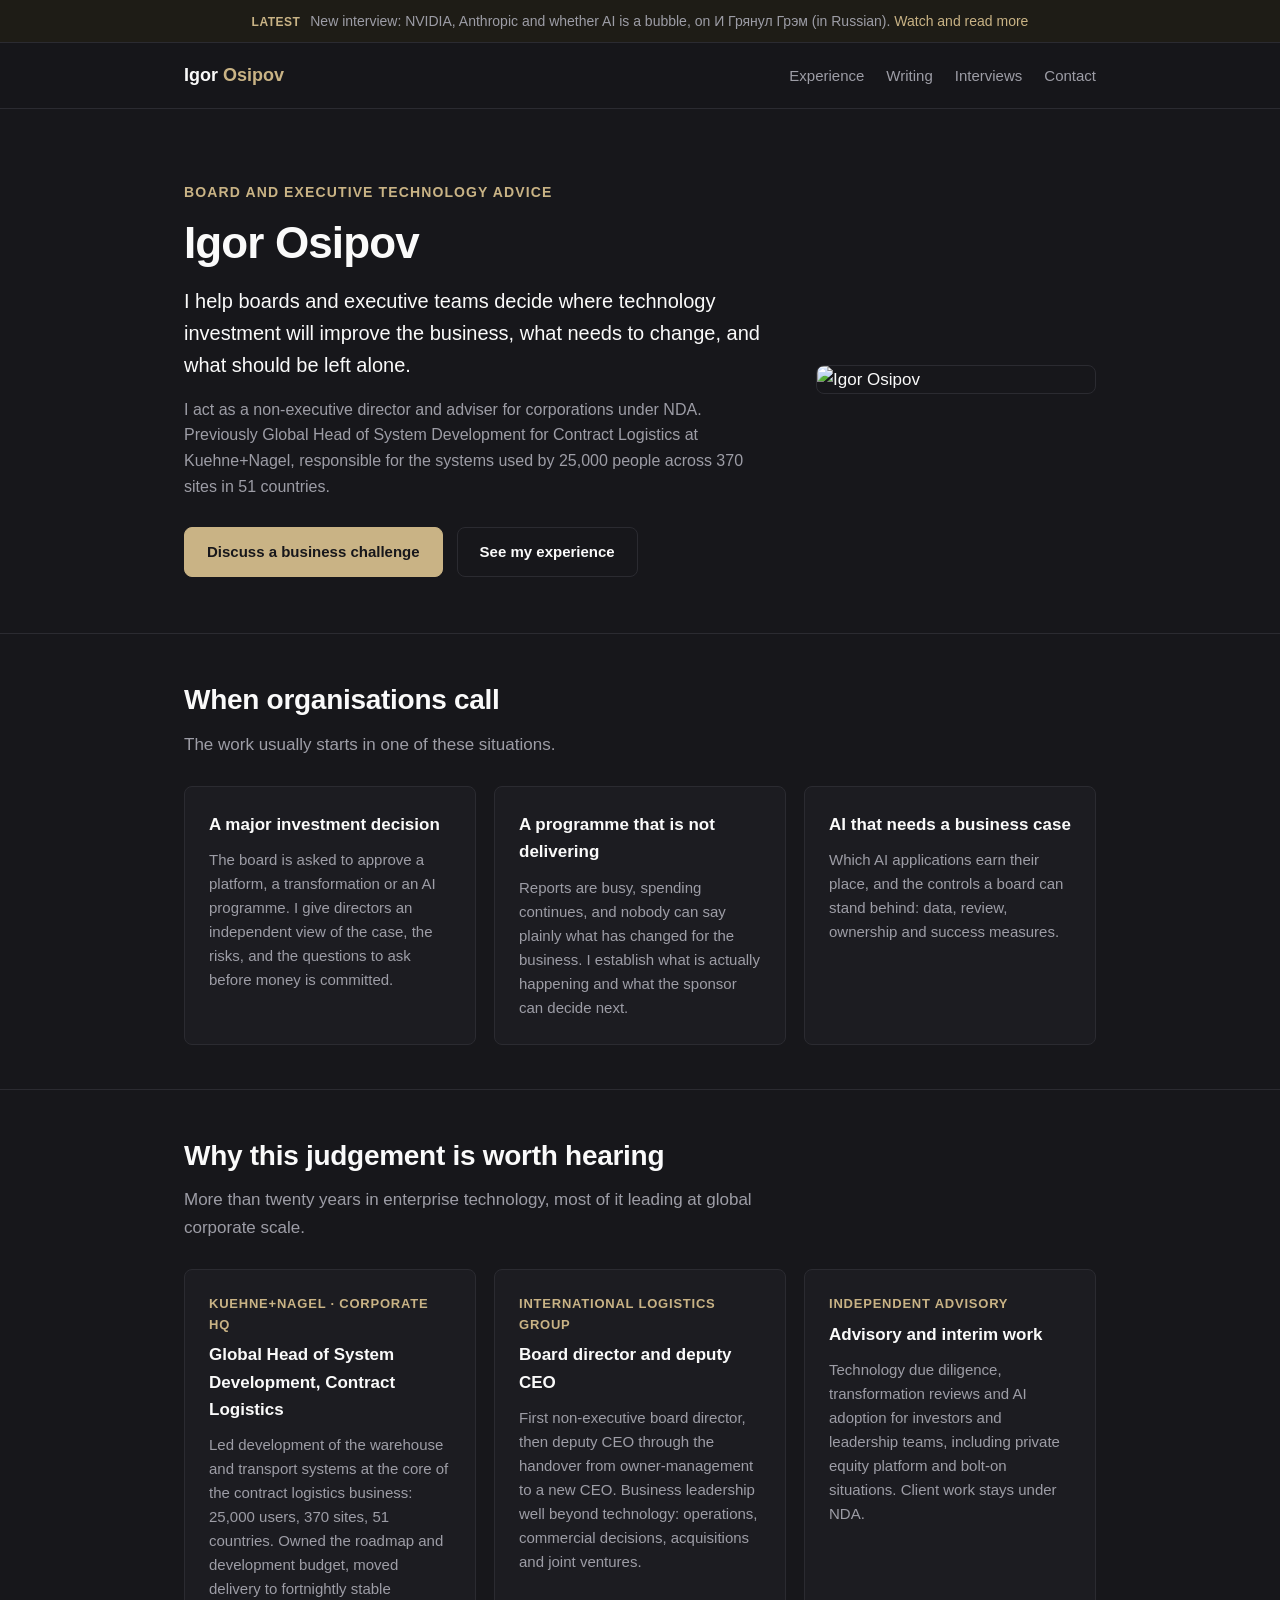
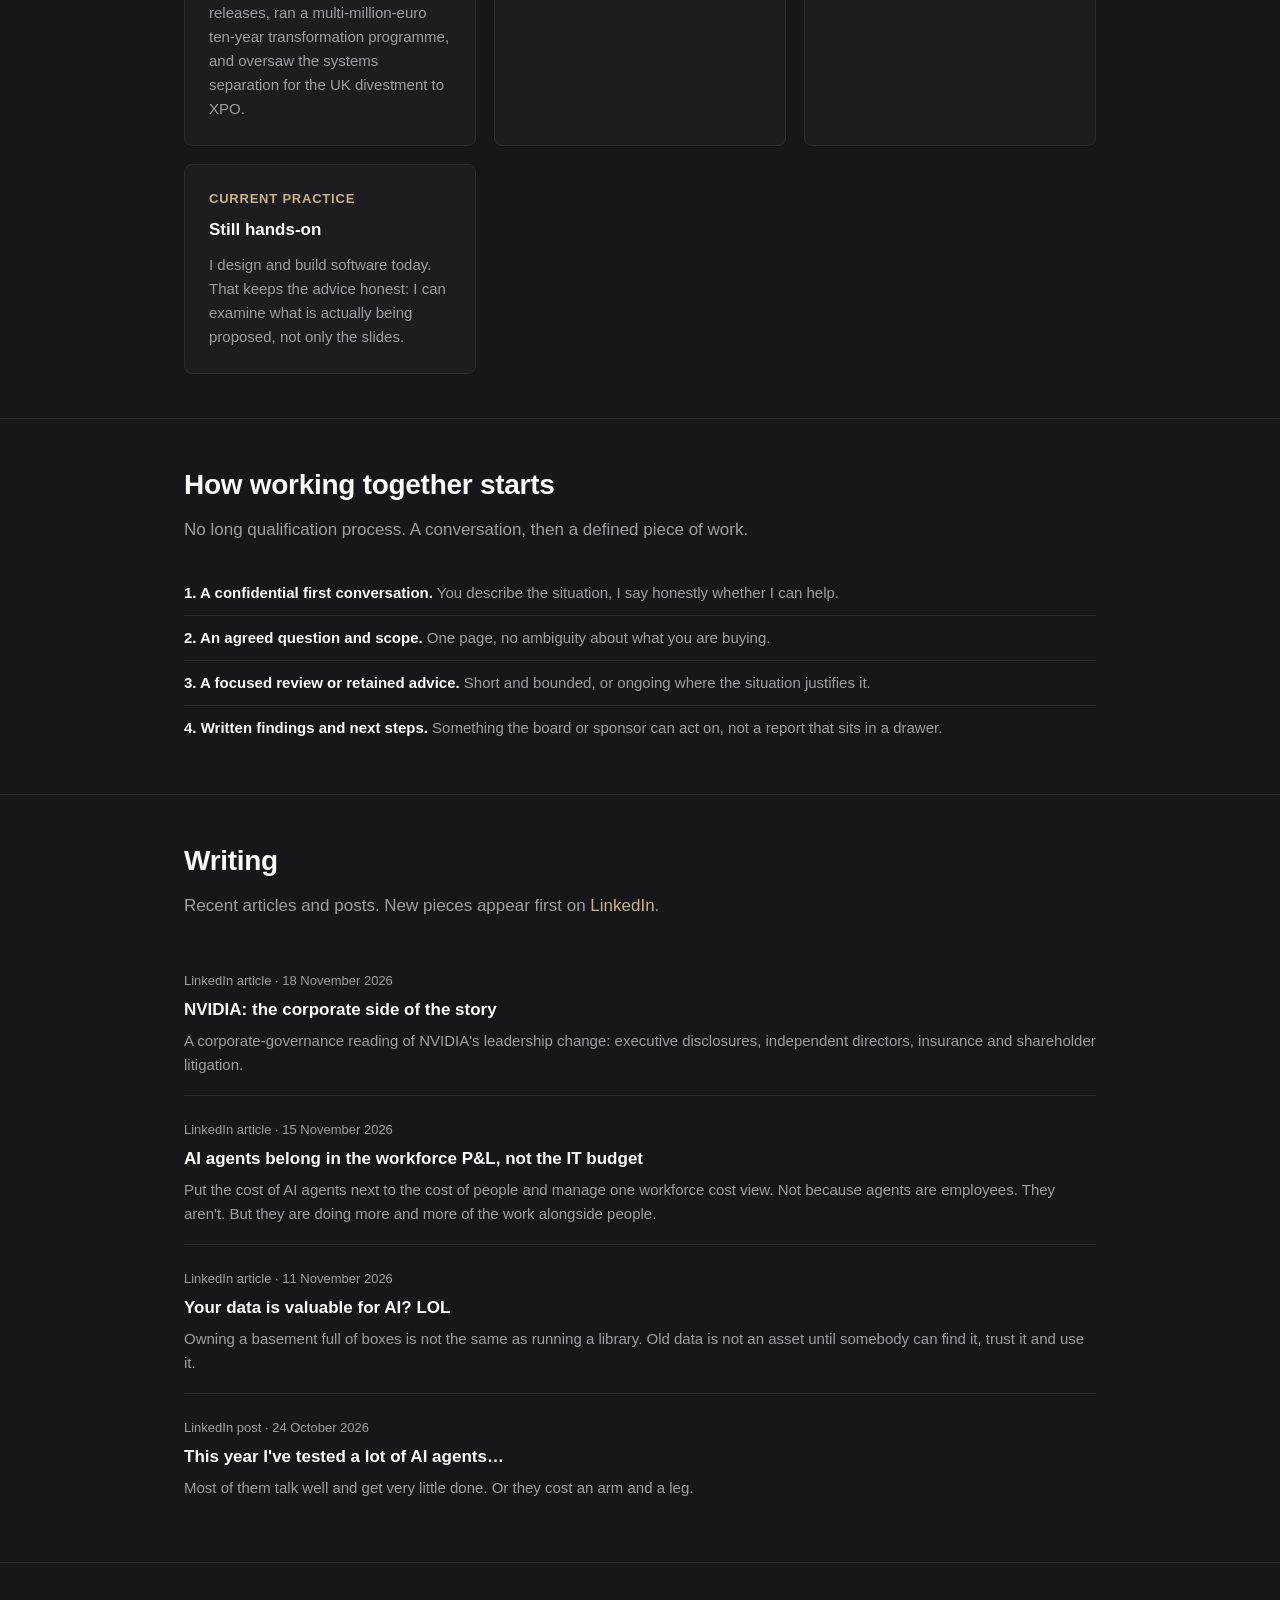
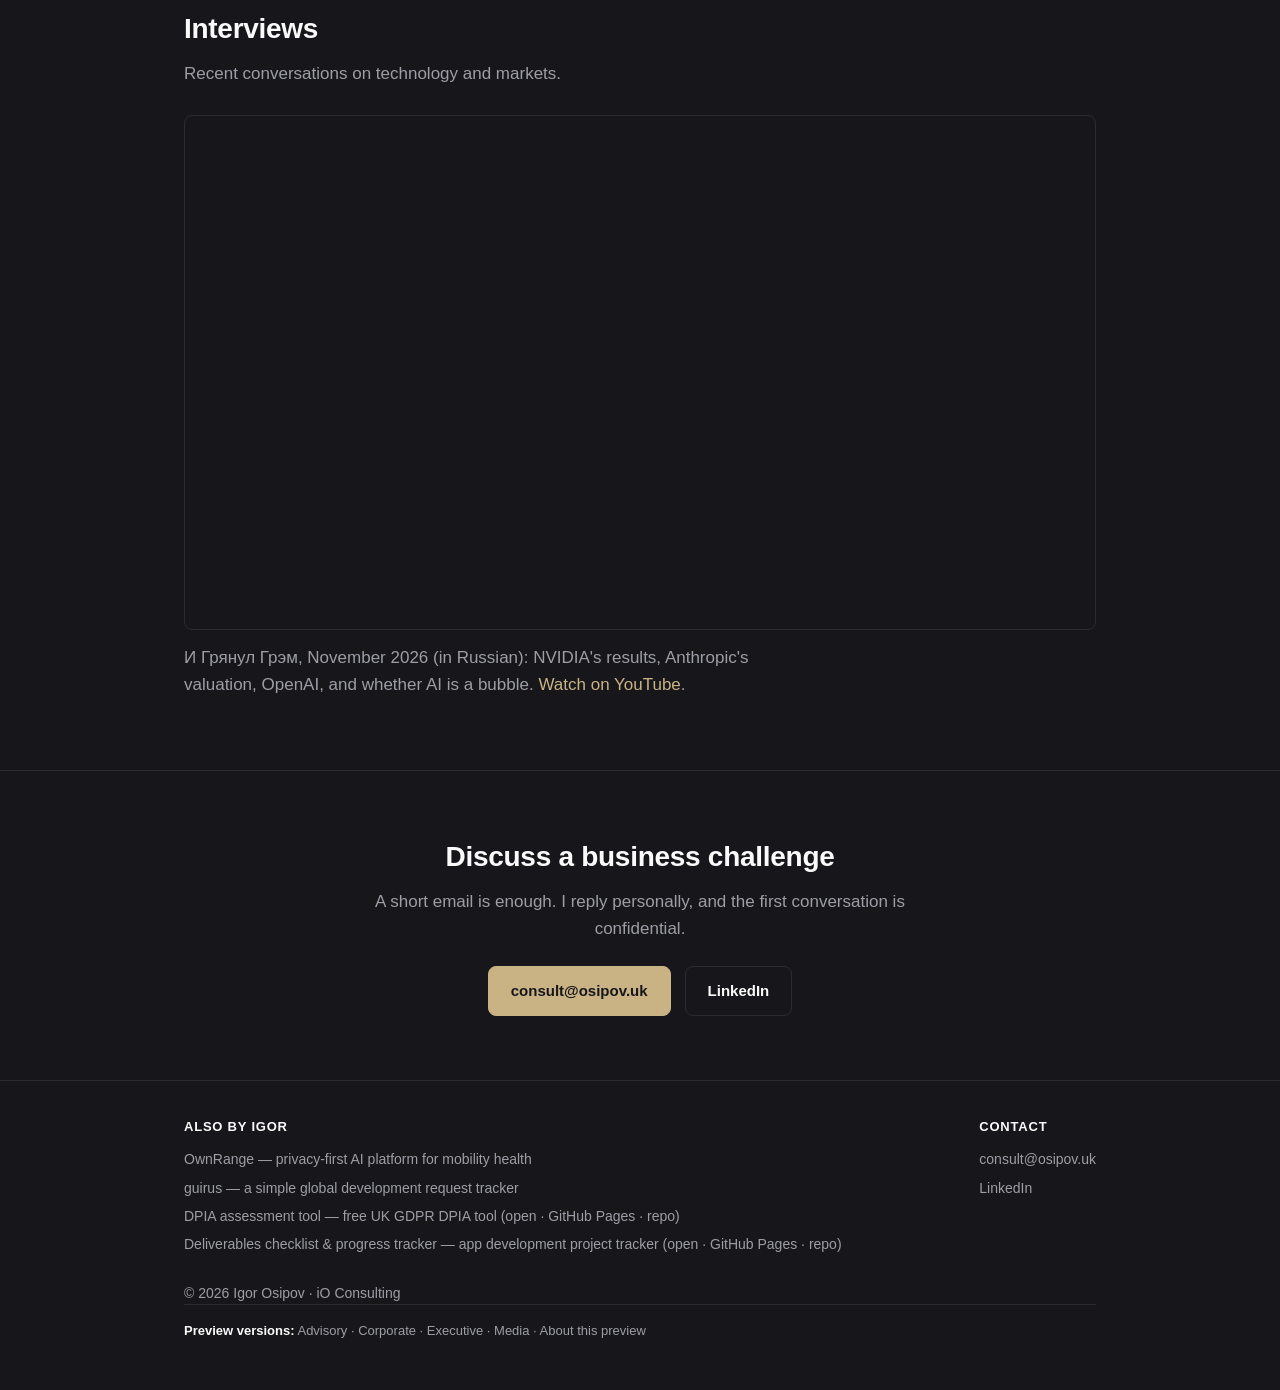
==== commit 988a5e5c: "Regenerate: restore tool links" ====
--- a/advisory/index.html
+++ b/advisory/index.html
@@ -167,7 +167,8 @@
         <ul>
           <li><a href="https://www.ownrange.com">OwnRange</a> — privacy-first AI platform for mobility health</li>
           <li><a href="https://guirus.com">guirus</a> — a simple global development request tracker</li>
-          <li><a href="https://nicolapitersky.github.io/dpia-tool/">DPIA assessment tool</a> — free UK GDPR DPIA tool (<a href="https://github.com/nicolapitersky/dpia-tool">GitHub</a>)</li>
+          <li>DPIA assessment tool — free UK GDPR DPIA tool (<a href="https://osipov.uk/products/dpia.html">open</a> · <a href="https://nicolapitersky.github.io/dpia-tool/">GitHub Pages</a> · <a href="https://github.com/nicolapitersky/dpia-tool">repo</a>)</li>
+          <li>Deliverables checklist &amp; progress tracker — app development project tracker (<a href="https://osipov.uk/products/project-tracker.html">open</a> · <a href="https://nicolapitersky.github.io/io-pm-tracker/">GitHub Pages</a> · <a href="https://github.com/nicolapitersky/io-pm-tracker">repo</a>)</li>
         </ul>
       </div>
       <div>
